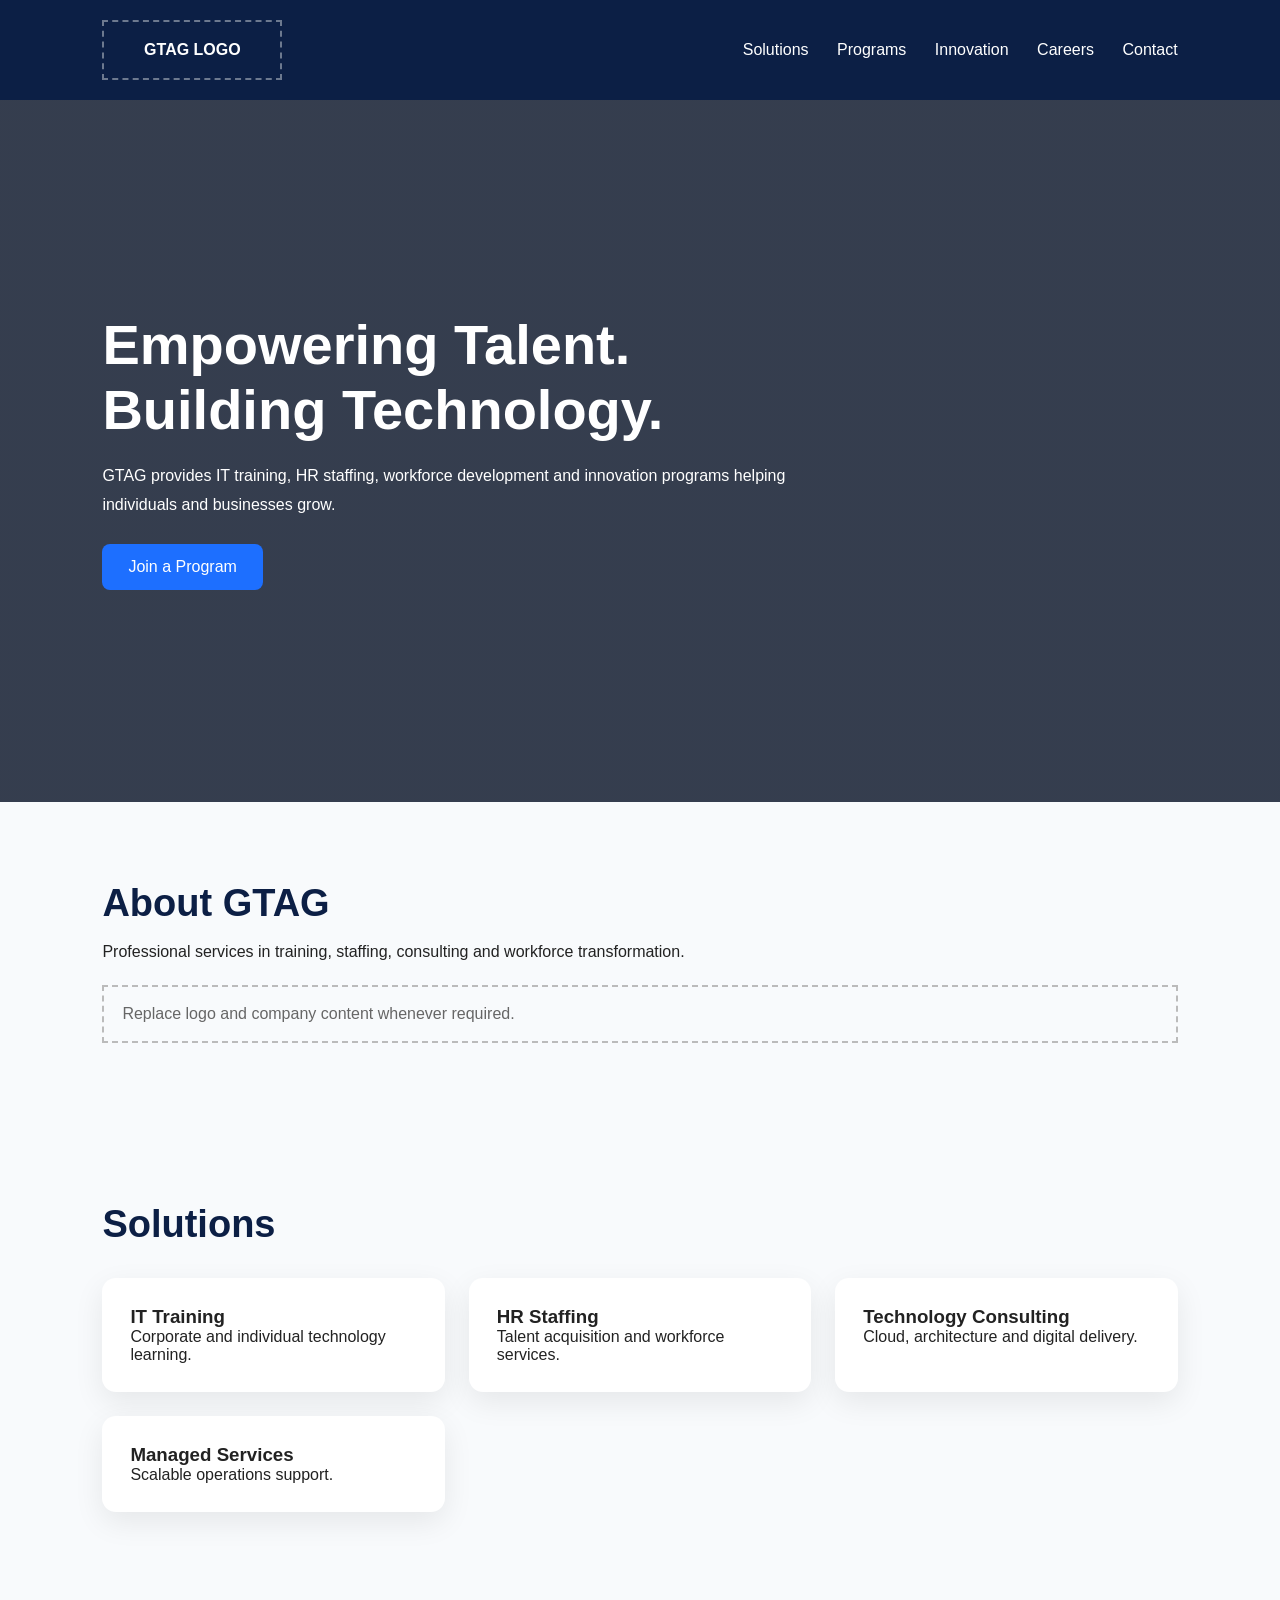
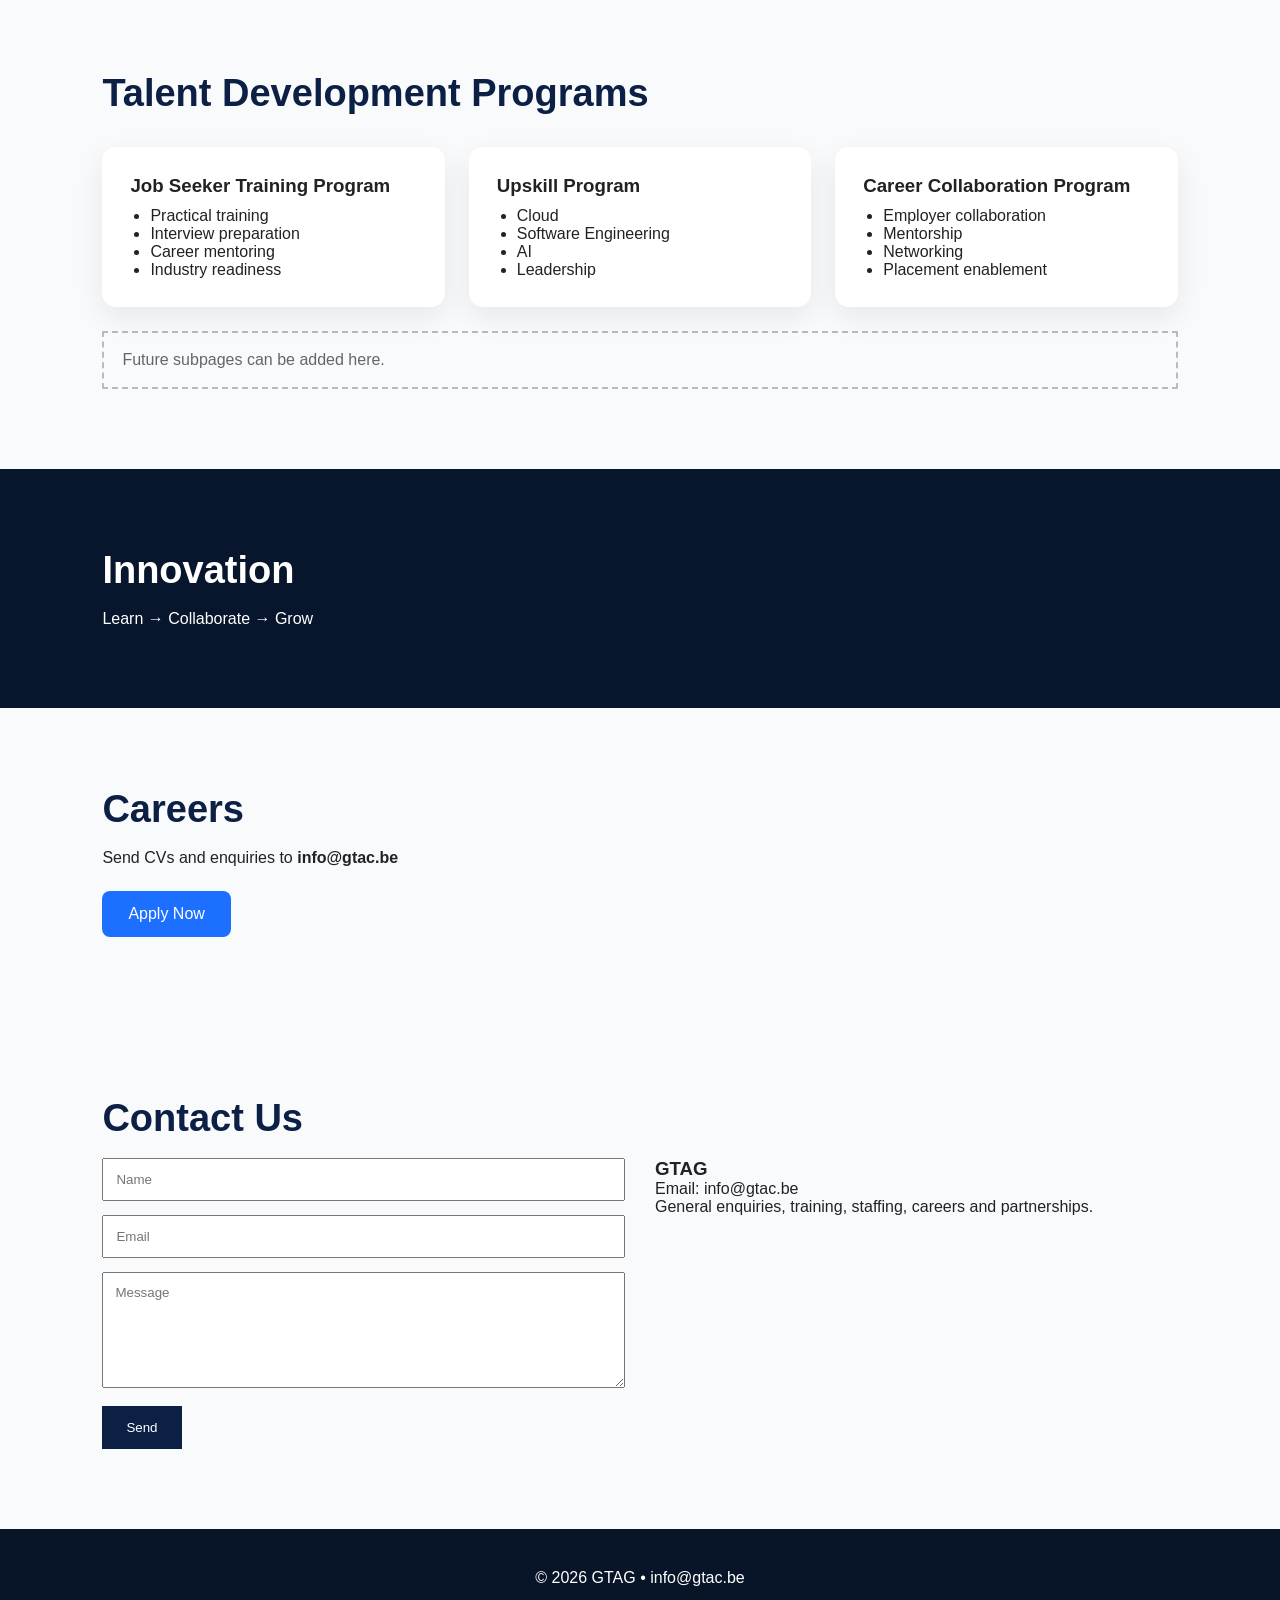
==== index.html @ 08f72e3d "Create initial index.html for GTAG website Initial HTML structure for GTAG website with styling and " ====
<!DOCTYPE html>
<html lang="en">
<head>
<meta charset="UTF-8">
<meta name="viewport" content="width=device-width, initial-scale=1.0">
<title>GTAG | IT Training • HR Staffing • Talent Programs</title>
<style>
*{margin:0;padding:0;box-sizing:border-box;font-family:Arial,sans-serif}
body{background:#f8fafc;color:#222}
header{background:#0c1f45;color:#fff;padding:20px 8%;display:flex;justify-content:space-between;align-items:center;position:sticky;top:0}
.logo{width:180px;height:60px;border:2px dashed rgba(255,255,255,.4);display:flex;align-items:center;justify-content:center;font-weight:700}
nav a{color:#fff;text-decoration:none;margin-left:24px}
.hero{min-height:78vh;background:linear-gradient(rgba(10,20,40,.82),rgba(10,20,40,.82));display:flex;align-items:center;padding:8%;color:#fff}
.hero h1{font-size:56px;margin-bottom:20px}
.hero p{max-width:760px;line-height:1.8}
.btn{display:inline-block;margin-top:24px;background:#1d6fff;color:#fff;padding:14px 26px;border-radius:8px;text-decoration:none}
section{padding:80px 8%}
.section-title{font-size:38px;color:#0c1f45;margin-bottom:18px}
.grid{display:grid;grid-template-columns:repeat(auto-fit,minmax(260px,1fr));gap:24px;margin-top:32px}
.card{background:#fff;padding:28px;border-radius:14px;box-shadow:0 10px 30px rgba(0,0,0,.08)}
.card ul{padding-left:20px;margin-top:10px}
.placeholder{margin-top:24px;border:2px dashed #bbb;padding:18px;color:#666}
.dark{background:#07152d;color:#fff}.dark .section-title{color:#fff}
.contact{display:grid;grid-template-columns:1fr 1fr;gap:30px}
input,textarea{width:100%;padding:12px;margin-bottom:14px}
button{padding:14px 24px;background:#0c1f45;color:#fff;border:none}
footer{background:#081428;color:#fff;padding:40px;text-align:center}
@media(max-width:768px){nav{display:none}.hero h1{font-size:40px}.contact{grid-template-columns:1fr}}
</style>
</head>
<body>
<header>
<div class="logo">GTAG LOGO</div>
<nav>
<a href="#solutions">Solutions</a>
<a href="#programs">Programs</a>
<a href="#innovation">Innovation</a>
<a href="#careers">Careers</a>
<a href="#contact">Contact</a>
</nav>
</header>
<section class="hero">
<div>
<h1>Empowering Talent.<br>Building Technology.</h1>
<p>GTAG provides IT training, HR staffing, workforce development and innovation programs helping individuals and businesses grow.</p>
<a class="btn" href="mailto:info@gtac.be">Join a Program</a>
</div>
</section>
<section>
<h2 class="section-title">About GTAG</h2>
<p>Professional services in training, staffing, consulting and workforce transformation.</p>
<div class="placeholder">Replace logo and company content whenever required.</div>
</section>
<section id="solutions">
<h2 class="section-title">Solutions</h2>
<div class="grid">
<div class="card"><h3>IT Training</h3><p>Corporate and individual technology learning.</p></div>
<div class="card"><h3>HR Staffing</h3><p>Talent acquisition and workforce services.</p></div>
<div class="card"><h3>Technology Consulting</h3><p>Cloud, architecture and digital delivery.</p></div>
<div class="card"><h3>Managed Services</h3><p>Scalable operations support.</p></div>
</div>
</section>
<section id="programs">
<h2 class="section-title">Talent Development Programs</h2>
<div class="grid">
<div class="card"><h3>Job Seeker Training Program</h3><ul><li>Practical training</li><li>Interview preparation</li><li>Career mentoring</li><li>Industry readiness</li></ul></div>
<div class="card"><h3>Upskill Program</h3><ul><li>Cloud</li><li>Software Engineering</li><li>AI</li><li>Leadership</li></ul></div>
<div class="card"><h3>Career Collaboration Program</h3><ul><li>Employer collaboration</li><li>Mentorship</li><li>Networking</li><li>Placement enablement</li></ul></div>
</div>
<div class="placeholder">Future subpages can be added here.</div>
</section>
<section id="innovation" class="dark">
<h2 class="section-title">Innovation</h2>
<p>Learn → Collaborate → Grow</p>
</section>
<section id="careers">
<h2 class="section-title">Careers</h2>
<p>Send CVs and enquiries to <strong>info@gtac.be</strong></p>
<a class="btn" href="mailto:info@gtac.be">Apply Now</a>
</section>
<section id="contact">
<h2 class="section-title">Contact Us</h2>
<div class="contact">
<form action="mailto:info@gtac.be">
<input placeholder="Name">
<input placeholder="Email">
<textarea rows="6" placeholder="Message"></textarea>
<button>Send</button>
</form>
<div>
<h3>GTAG</h3>
<p>Email: info@gtac.be</p>
<p>General enquiries, training, staffing, careers and partnerships.</p>
</div>
</div>
</section>
<footer>© 2026 GTAG • info@gtac.be</footer>
</body></html>
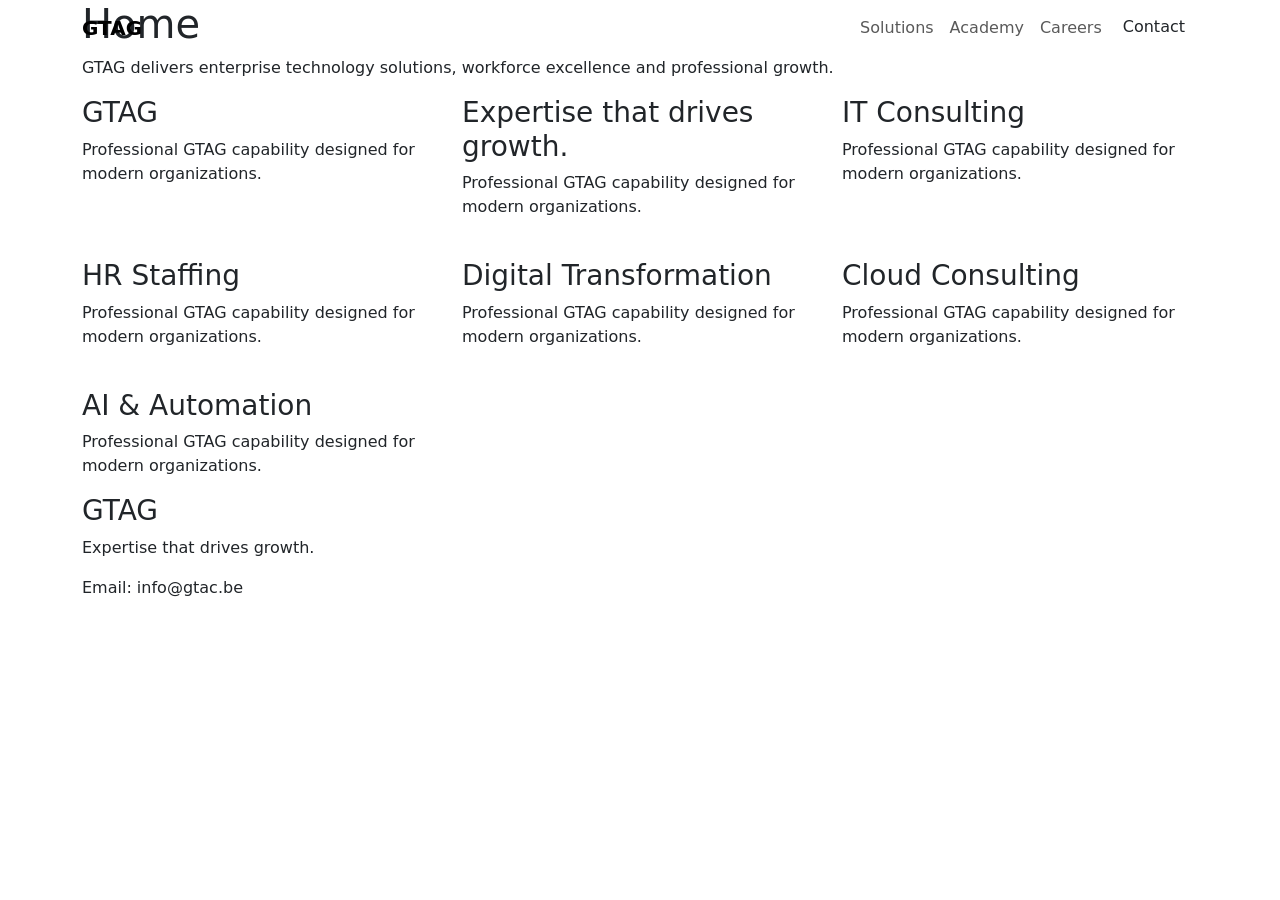
==== commit a4f13cc1: "inital commit" ====
--- a/index.html
+++ b/index.html
@@ -1,98 +1,19 @@
-<!DOCTYPE html>
-<html lang="en">
-<head>
-<meta charset="UTF-8">
-<meta name="viewport" content="width=device-width, initial-scale=1.0">
-<title>GTAG | IT Training • HR Staffing • Talent Programs</title>
-<style>
-*{margin:0;padding:0;box-sizing:border-box;font-family:Arial,sans-serif}
-body{background:#f8fafc;color:#222}
-header{background:#0c1f45;color:#fff;padding:20px 8%;display:flex;justify-content:space-between;align-items:center;position:sticky;top:0}
-.logo{width:180px;height:60px;border:2px dashed rgba(255,255,255,.4);display:flex;align-items:center;justify-content:center;font-weight:700}
-nav a{color:#fff;text-decoration:none;margin-left:24px}
-.hero{min-height:78vh;background:linear-gradient(rgba(10,20,40,.82),rgba(10,20,40,.82));display:flex;align-items:center;padding:8%;color:#fff}
-.hero h1{font-size:56px;margin-bottom:20px}
-.hero p{max-width:760px;line-height:1.8}
-.btn{display:inline-block;margin-top:24px;background:#1d6fff;color:#fff;padding:14px 26px;border-radius:8px;text-decoration:none}
-section{padding:80px 8%}
-.section-title{font-size:38px;color:#0c1f45;margin-bottom:18px}
-.grid{display:grid;grid-template-columns:repeat(auto-fit,minmax(260px,1fr));gap:24px;margin-top:32px}
-.card{background:#fff;padding:28px;border-radius:14px;box-shadow:0 10px 30px rgba(0,0,0,.08)}
-.card ul{padding-left:20px;margin-top:10px}
-.placeholder{margin-top:24px;border:2px dashed #bbb;padding:18px;color:#666}
-.dark{background:#07152d;color:#fff}.dark .section-title{color:#fff}
-.contact{display:grid;grid-template-columns:1fr 1fr;gap:30px}
-input,textarea{width:100%;padding:12px;margin-bottom:14px}
-button{padding:14px 24px;background:#0c1f45;color:#fff;border:none}
-footer{background:#081428;color:#fff;padding:40px;text-align:center}
-@media(max-width:768px){nav{display:none}.hero h1{font-size:40px}.contact{grid-template-columns:1fr}}
-</style>
-</head>
-<body>
-<header>
-<div class="logo">GTAG LOGO</div>
-<nav>
-<a href="#solutions">Solutions</a>
-<a href="#programs">Programs</a>
-<a href="#innovation">Innovation</a>
-<a href="#careers">Careers</a>
-<a href="#contact">Contact</a>
-</nav>
-</header>
-<section class="hero">
-<div>
-<h1>Empowering Talent.<br>Building Technology.</h1>
-<p>GTAG provides IT training, HR staffing, workforce development and innovation programs helping individuals and businesses grow.</p>
-<a class="btn" href="mailto:info@gtac.be">Join a Program</a>
-</div>
-</section>
-<section>
-<h2 class="section-title">About GTAG</h2>
-<p>Professional services in training, staffing, consulting and workforce transformation.</p>
-<div class="placeholder">Replace logo and company content whenever required.</div>
-</section>
-<section id="solutions">
-<h2 class="section-title">Solutions</h2>
-<div class="grid">
-<div class="card"><h3>IT Training</h3><p>Corporate and individual technology learning.</p></div>
-<div class="card"><h3>HR Staffing</h3><p>Talent acquisition and workforce services.</p></div>
-<div class="card"><h3>Technology Consulting</h3><p>Cloud, architecture and digital delivery.</p></div>
-<div class="card"><h3>Managed Services</h3><p>Scalable operations support.</p></div>
-</div>
-</section>
-<section id="programs">
-<h2 class="section-title">Talent Development Programs</h2>
-<div class="grid">
-<div class="card"><h3>Job Seeker Training Program</h3><ul><li>Practical training</li><li>Interview preparation</li><li>Career mentoring</li><li>Industry readiness</li></ul></div>
-<div class="card"><h3>Upskill Program</h3><ul><li>Cloud</li><li>Software Engineering</li><li>AI</li><li>Leadership</li></ul></div>
-<div class="card"><h3>Career Collaboration Program</h3><ul><li>Employer collaboration</li><li>Mentorship</li><li>Networking</li><li>Placement enablement</li></ul></div>
-</div>
-<div class="placeholder">Future subpages can be added here.</div>
-</section>
-<section id="innovation" class="dark">
-<h2 class="section-title">Innovation</h2>
-<p>Learn → Collaborate → Grow</p>
-</section>
-<section id="careers">
-<h2 class="section-title">Careers</h2>
-<p>Send CVs and enquiries to <strong>info@gtac.be</strong></p>
-<a class="btn" href="mailto:info@gtac.be">Apply Now</a>
-</section>
-<section id="contact">
-<h2 class="section-title">Contact Us</h2>
-<div class="contact">
-<form action="mailto:info@gtac.be">
-<input placeholder="Name">
-<input placeholder="Email">
-<textarea rows="6" placeholder="Message"></textarea>
-<button>Send</button>
-</form>
-<div>
-<h3>GTAG</h3>
-<p>Email: info@gtac.be</p>
-<p>General enquiries, training, staffing, careers and partnerships.</p>
-</div>
-</div>
-</section>
-<footer>© 2026 GTAG • info@gtac.be</footer>
-</body></html>
+<!DOCTYPE html><html><head><meta charset="UTF-8"><meta name="viewport" content="width=device-width,initial-scale=1">
+<title>Home | GTAG</title>
+<link href="https://cdn.jsdelivr.net/npm/bootstrap@5.3.3/dist/css/bootstrap.min.css" rel="stylesheet">
+<link href="css/style.css" rel="stylesheet"></head><body>
+<nav class="navbar navbar-expand-lg fixed-top glass-nav"><div class="container">
+<a class="navbar-brand fw-bold" href="index.html">GTAG</a>
+<button class="navbar-toggler" data-bs-toggle="collapse" data-bs-target="#nav">☰</button>
+<div class="collapse navbar-collapse" id="nav"><ul class="navbar-nav ms-auto">
+<li class="nav-item"><a class="nav-link" href="solutions.html">Solutions</a></li>
+<li class="nav-item"><a class="nav-link" href="academy.html">Academy</a></li>
+<li class="nav-item"><a class="nav-link" href="careers.html">Careers</a></li>
+<li class="nav-item"><a class="btn btn-primary-custom" href="contact.html">Contact</a></li>
+</ul></div></div></nav>
+<section class="hero"><div class="container"><h1>Home</h1><p>GTAG delivers enterprise technology solutions, workforce excellence and professional growth.</p></div></section>
+<section class="section"><div class="container"><div class="row g-4"><div class="col-md-4"><div class="card-box"><h3>GTAG</h3><p>Professional GTAG capability designed for modern organizations.</p></div></div><div class="col-md-4"><div class="card-box"><h3>Expertise that drives growth.</h3><p>Professional GTAG capability designed for modern organizations.</p></div></div><div class="col-md-4"><div class="card-box"><h3>IT Consulting</h3><p>Professional GTAG capability designed for modern organizations.</p></div></div><div class="col-md-4"><div class="card-box"><h3>HR Staffing</h3><p>Professional GTAG capability designed for modern organizations.</p></div></div><div class="col-md-4"><div class="card-box"><h3>Digital Transformation</h3><p>Professional GTAG capability designed for modern organizations.</p></div></div><div class="col-md-4"><div class="card-box"><h3>Cloud Consulting</h3><p>Professional GTAG capability designed for modern organizations.</p></div></div><div class="col-md-4"><div class="card-box"><h3>AI & Automation</h3><p>Professional GTAG capability designed for modern organizations.</p></div></div></div></div></section>
+<footer class="footer"><div class="container">
+<h3>GTAG</h3><p>Expertise that drives growth.</p><p>Email: info@gtac.be</p>
+</div></footer>
+<script src="js/main.js"></script></body></html>
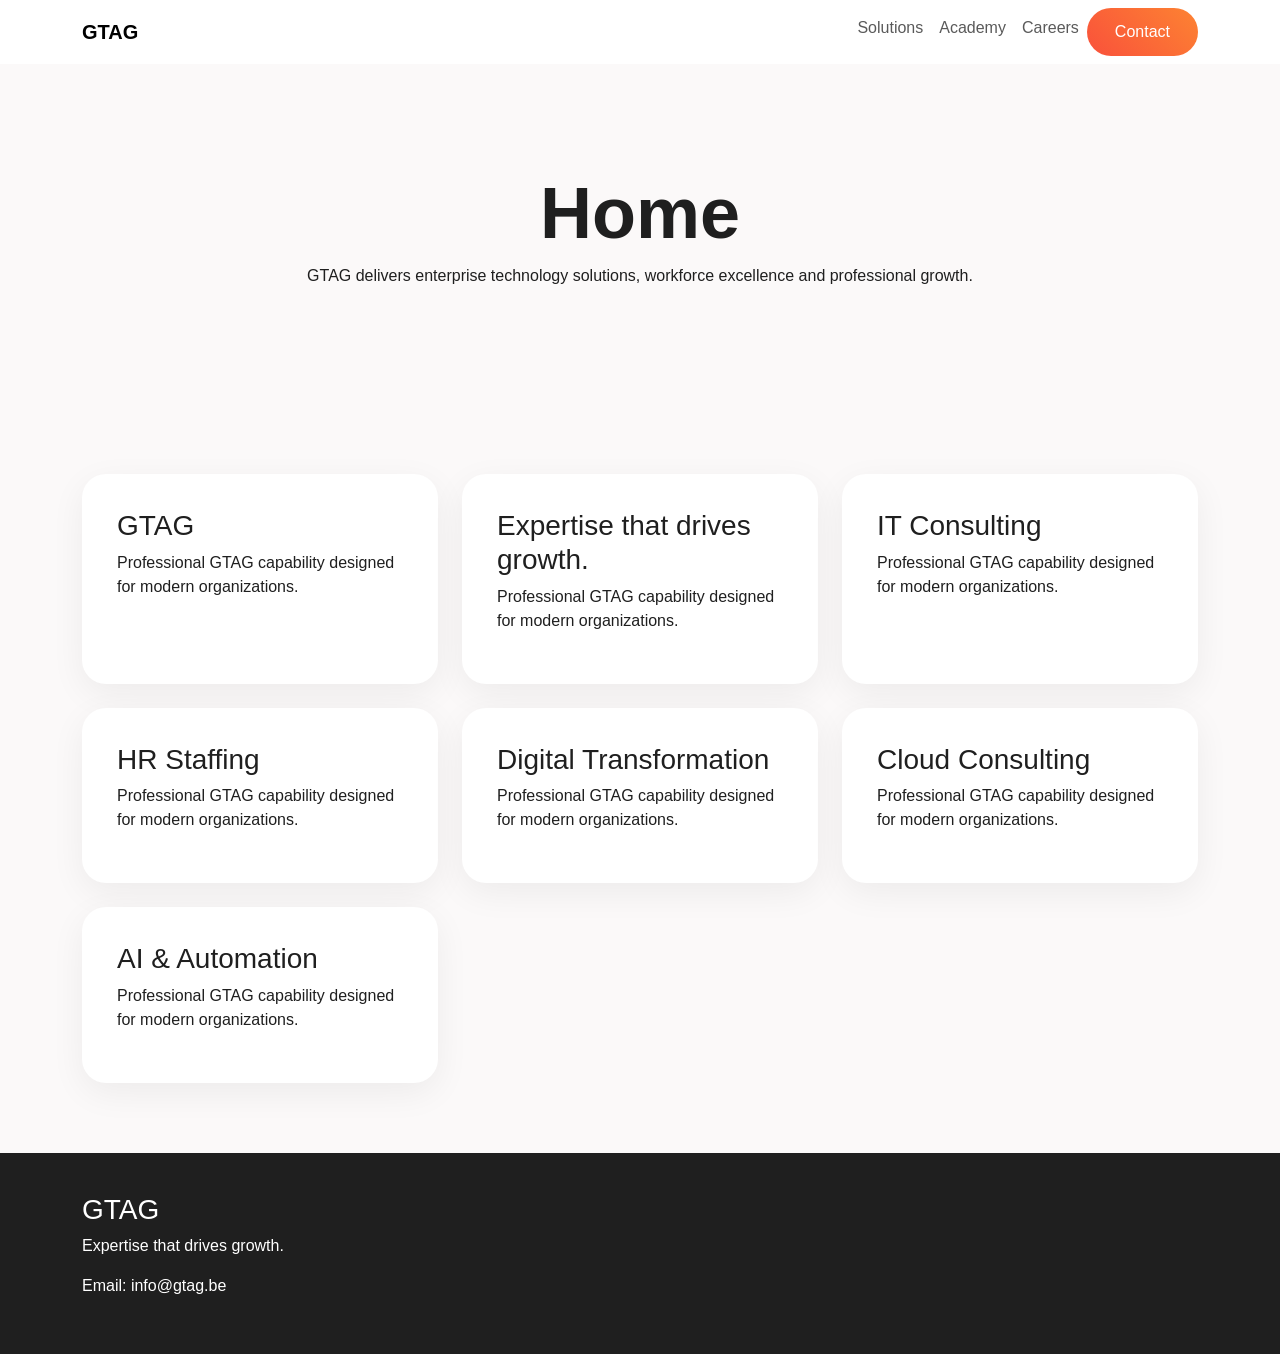
==== commit bfe82f40: "Fix email address in footer section" ====
--- a/index.html
+++ b/index.html
@@ -14,6 +14,6 @@
 <section class="hero"><div class="container"><h1>Home</h1><p>GTAG delivers enterprise technology solutions, workforce excellence and professional growth.</p></div></section>
 <section class="section"><div class="container"><div class="row g-4"><div class="col-md-4"><div class="card-box"><h3>GTAG</h3><p>Professional GTAG capability designed for modern organizations.</p></div></div><div class="col-md-4"><div class="card-box"><h3>Expertise that drives growth.</h3><p>Professional GTAG capability designed for modern organizations.</p></div></div><div class="col-md-4"><div class="card-box"><h3>IT Consulting</h3><p>Professional GTAG capability designed for modern organizations.</p></div></div><div class="col-md-4"><div class="card-box"><h3>HR Staffing</h3><p>Professional GTAG capability designed for modern organizations.</p></div></div><div class="col-md-4"><div class="card-box"><h3>Digital Transformation</h3><p>Professional GTAG capability designed for modern organizations.</p></div></div><div class="col-md-4"><div class="card-box"><h3>Cloud Consulting</h3><p>Professional GTAG capability designed for modern organizations.</p></div></div><div class="col-md-4"><div class="card-box"><h3>AI & Automation</h3><p>Professional GTAG capability designed for modern organizations.</p></div></div></div></div></section>
 <footer class="footer"><div class="container">
-<h3>GTAG</h3><p>Expertise that drives growth.</p><p>Email: info@gtac.be</p>
+<h3>GTAG</h3><p>Expertise that drives growth.</p><p>Email: info@gtag.be</p>
 </div></footer>
-<script src="js/main.js"></script></body></html>+<script src="js/main.js"></script></body></html>
--- a/css/style.css
+++ b/css/style.css
@@ -0,0 +1,12 @@
+
+:root{--primary:#F9513B;--accent:#FD8332;--bg:#FBF9F9;--text:#1F1F1F;--muted:#666}
+body{margin:0;background:var(--bg);color:var(--text);font-family:Inter,Arial,sans-serif}
+h1,h2,h3{font-family:Poppins,Arial,sans-serif}
+.glass-nav{background:rgba(255,255,255,.88);backdrop-filter:blur(12px)}
+.hero{padding:170px 0 100px;text-align:center}
+.hero h1{font-size:72px;font-weight:800}
+.section{padding:70px 0}
+.card-box{background:#fff;border-radius:24px;padding:35px;height:100%;box-shadow:0 10px 35px rgba(0,0,0,.06);transition:.3s}
+.card-box:hover{transform:translateY(-8px)}
+.btn-primary-custom{background:linear-gradient(45deg,#F9513B,#FD8332);color:white;border:0;border-radius:30px;padding:12px 28px}
+.footer{background:#1f1f1f;color:white;padding:40px}
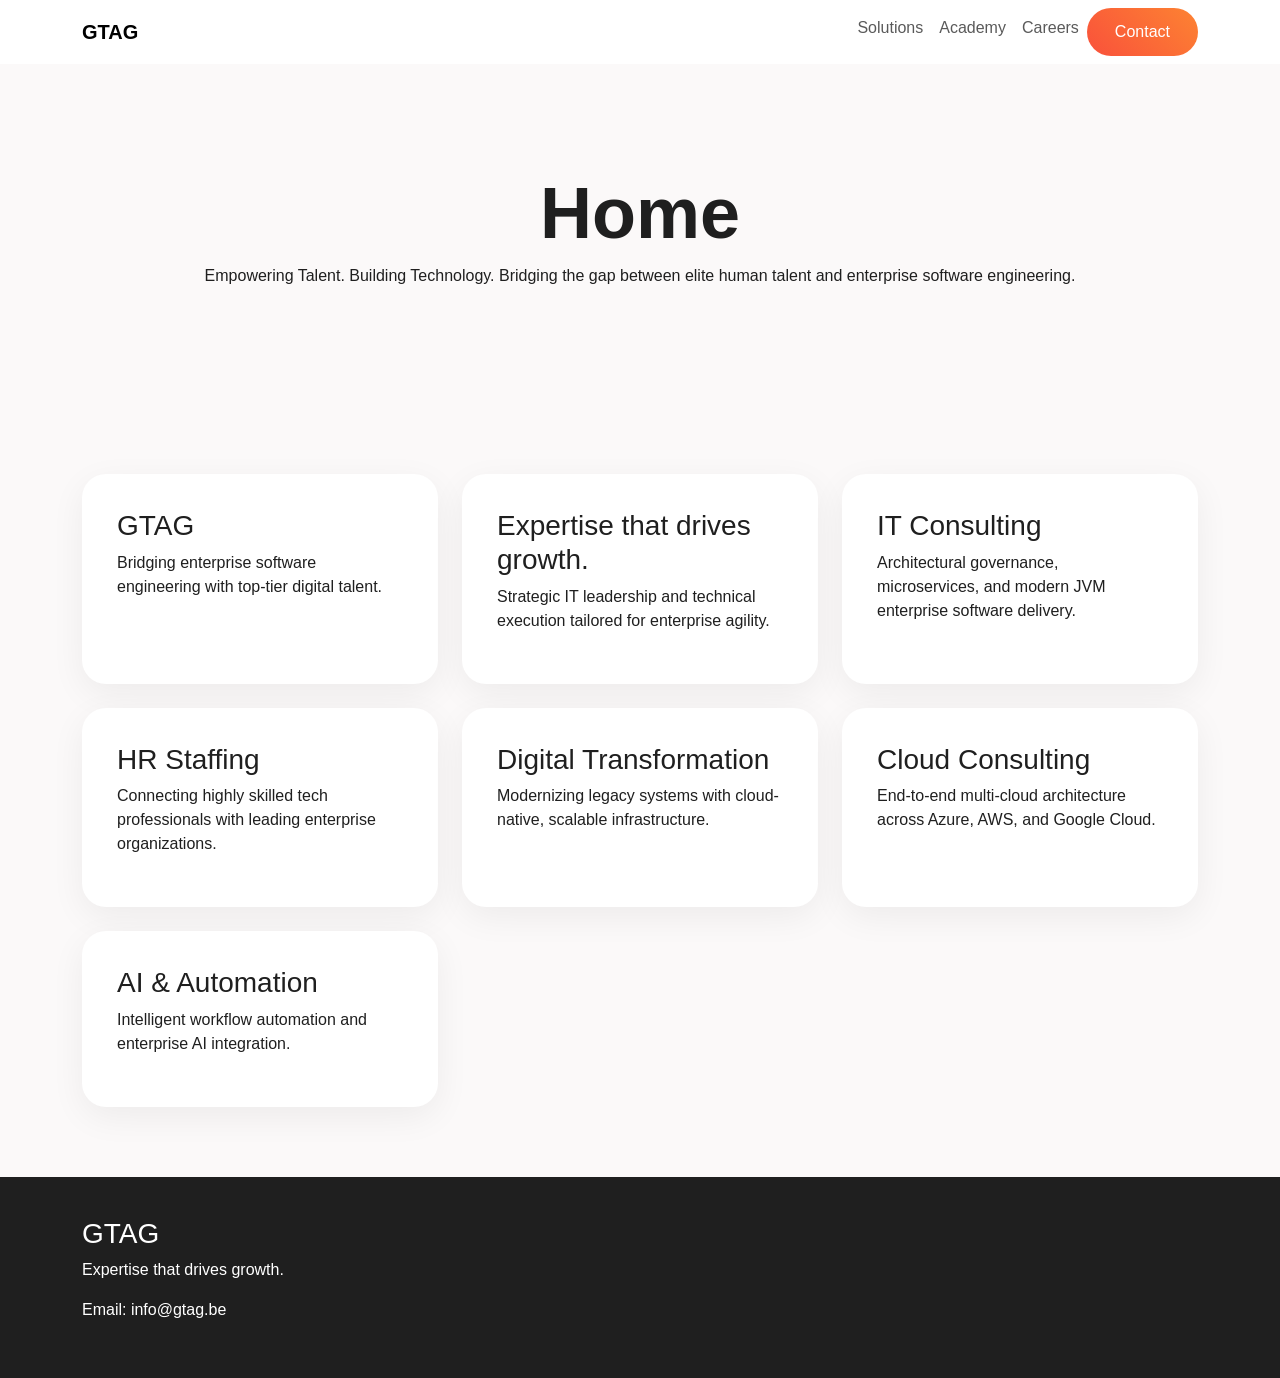
==== commit 66986f23: "first draft with contact form" ====
--- a/index.html
+++ b/index.html
@@ -11,8 +11,8 @@
 <li class="nav-item"><a class="nav-link" href="careers.html">Careers</a></li>
 <li class="nav-item"><a class="btn btn-primary-custom" href="contact.html">Contact</a></li>
 </ul></div></div></nav>
-<section class="hero"><div class="container"><h1>Home</h1><p>GTAG delivers enterprise technology solutions, workforce excellence and professional growth.</p></div></section>
-<section class="section"><div class="container"><div class="row g-4"><div class="col-md-4"><div class="card-box"><h3>GTAG</h3><p>Professional GTAG capability designed for modern organizations.</p></div></div><div class="col-md-4"><div class="card-box"><h3>Expertise that drives growth.</h3><p>Professional GTAG capability designed for modern organizations.</p></div></div><div class="col-md-4"><div class="card-box"><h3>IT Consulting</h3><p>Professional GTAG capability designed for modern organizations.</p></div></div><div class="col-md-4"><div class="card-box"><h3>HR Staffing</h3><p>Professional GTAG capability designed for modern organizations.</p></div></div><div class="col-md-4"><div class="card-box"><h3>Digital Transformation</h3><p>Professional GTAG capability designed for modern organizations.</p></div></div><div class="col-md-4"><div class="card-box"><h3>Cloud Consulting</h3><p>Professional GTAG capability designed for modern organizations.</p></div></div><div class="col-md-4"><div class="card-box"><h3>AI & Automation</h3><p>Professional GTAG capability designed for modern organizations.</p></div></div></div></div></section>
+<section class="hero"><div class="container"><h1>Home</h1><p>Empowering Talent. Building Technology. Bridging the gap between elite human talent and enterprise software engineering.</p></div></section>
+<section class="section"><div class="container"><div class="row g-4"><div class="col-md-4"><div class="card-box"><h3>GTAG</h3><p>Bridging enterprise software engineering with top-tier digital talent.</p></div></div><div class="col-md-4"><div class="card-box"><h3>Expertise that drives growth.</h3><p>Strategic IT leadership and technical execution tailored for enterprise agility.</p></div></div><div class="col-md-4"><div class="card-box"><h3>IT Consulting</h3><p>Architectural governance, microservices, and modern JVM enterprise software delivery.</p></div></div><div class="col-md-4"><div class="card-box"><h3>HR Staffing</h3><p>Connecting highly skilled tech professionals with leading enterprise organizations.</p></div></div><div class="col-md-4"><div class="card-box"><h3>Digital Transformation</h3><p>Modernizing legacy systems with cloud-native, scalable infrastructure.</p></div></div><div class="col-md-4"><div class="card-box"><h3>Cloud Consulting</h3><p>End-to-end multi-cloud architecture across Azure, AWS, and Google Cloud.</p></div></div><div class="col-md-4"><div class="card-box"><h3>AI & Automation</h3><p>Intelligent workflow automation and enterprise AI integration.</p></div></div></div></div></section>
 <footer class="footer"><div class="container">
 <h3>GTAG</h3><p>Expertise that drives growth.</p><p>Email: info@gtag.be</p>
 </div></footer>
--- a/css/style.css
+++ b/css/style.css
@@ -10,3 +10,33 @@
 .card-box:hover{transform:translateY(-8px)}
 .btn-primary-custom{background:linear-gradient(45deg,#F9513B,#FD8332);color:white;border:0;border-radius:30px;padding:12px 28px}
 .footer{background:#1f1f1f;color:white;padding:40px}
+
+.form-grid{display:grid;grid-template-columns:1fr 1fr;gap:1rem;}
+.form-grid .full{grid-column:1/-1;}
+label{font-family:var(--font-mono);font-size:.72rem;letter-spacing:.06em;color:rgba(255,255,255,.6);text-transform:uppercase;display:block;margin-bottom:.5rem;}
+input,select,textarea{
+  width:100%;background:rgba(255,255,255,.05);border:1px solid rgba(255,255,255,.2);
+  color:#fff;padding:.75rem .9rem;border-radius:3px;font-family:var(--font-body);font-size:.95rem;
+}
+input::placeholder,textarea::placeholder{color:rgba(255,255,255,.35);}
+textarea{resize:vertical;min-height:100px;}
+.form-grid label{margin-top:.2rem;}
+.submit-row{margin-top:1.6rem;display:flex;align-items:center;gap:1rem;flex-wrap:wrap;}
+.submit-row .note{font-size:.82rem;color:rgba(255,255,255,.45);}
+button.btn{cursor:pointer;border:none;font:inherit;}
+
+
+
+/* Contact Form Enhancements */
+.contact-form .form-grid input,
+.contact-form .form-grid select,
+.contact-form .form-grid textarea {
+  background: rgba(255, 255, 255, 0.08);
+  border: 1px solid rgba(255, 255, 255, 0.2);
+  color: #fff;
+  border-radius: 8px;
+}
+.contact-form .form-grid select option {
+  background: #1f1f1f;
+  color: #fff;
+}
